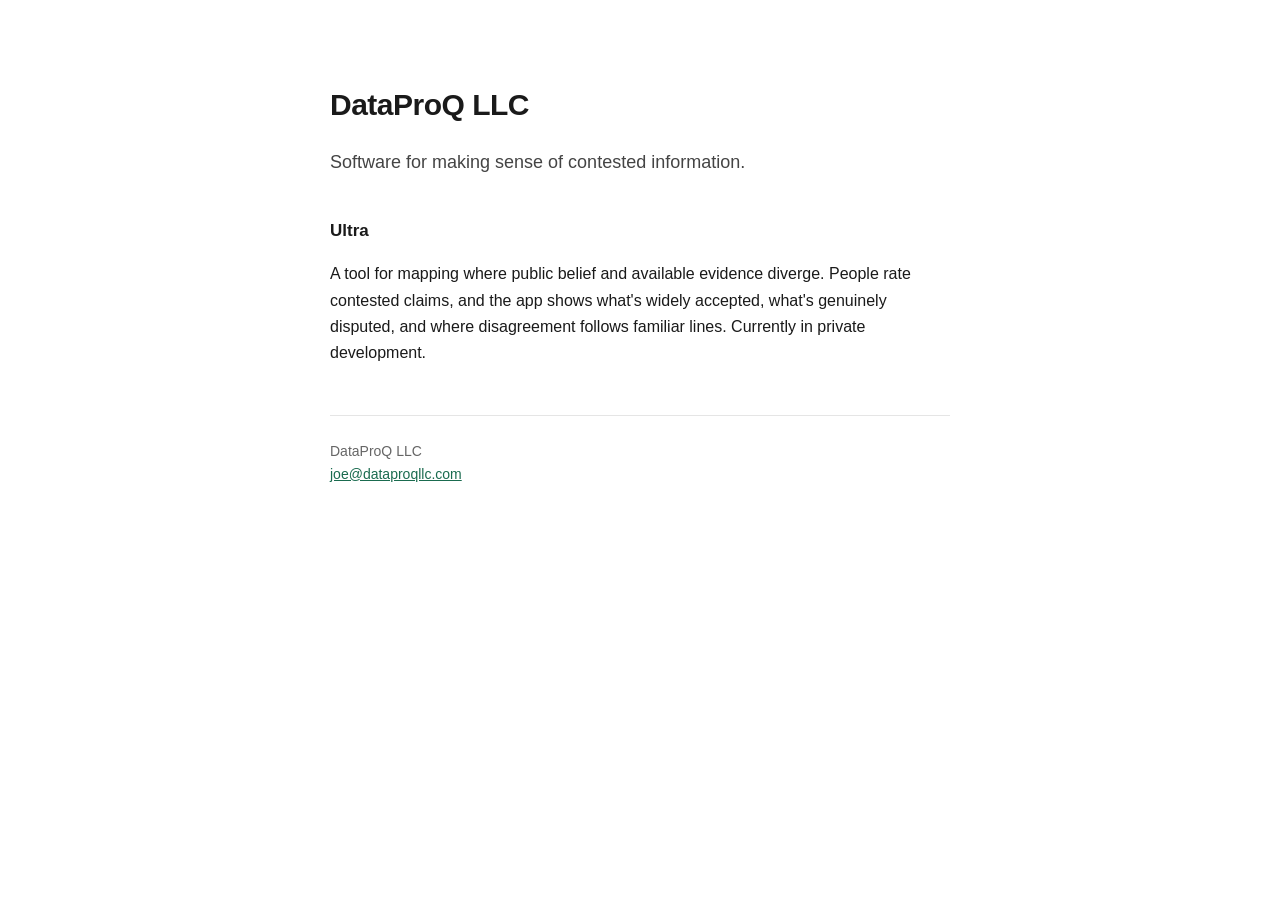
==== index.html @ 1b3e8485 "Create index.html" ====
<!DOCTYPE html>
<html lang="en">
<head>
  <meta charset="utf-8">
  <meta name="viewport" content="width=device-width, initial-scale=1">
  <title>DataProQ LLC</title>
  <style>
    body {
      font-family: -apple-system, BlinkMacSystemFont, "Segoe UI", sans-serif;
      max-width: 620px; margin: 0 auto; padding: 80px 24px;
      line-height: 1.65; color: #1a1a1a; background: #fff;
    }
    h1 { font-size: 30px; margin: 0 0 6px; letter-spacing: -0.5px; }
    h2 { font-size: 17px; margin: 40px 0 8px; }
    .lede { font-size: 18px; color: #444; }
    .muted { color: #666; font-size: 14px; }
    hr { border: 0; border-top: 1px solid #e5e5e5; margin: 48px 0 24px; }
    a { color: #1a6b4f; }
  </style>
</head>
<body>
  <h1>DataProQ LLC</h1>
  <p class="lede">Software for making sense of contested information.</p>

  <h2>Ultra</h2>
  <p>
    A tool for mapping where public belief and available evidence diverge.
    People rate contested claims, and the app shows what's widely accepted,
    what's genuinely disputed, and where disagreement follows familiar lines.
    Currently in private development.
  </p>

  <hr>
  <p class="muted">
    DataProQ LLC<br>
    <a href="mailto:joe@dataproqllc.com">joe@dataproqllc.com</a>
  </p>
</body>
</html>
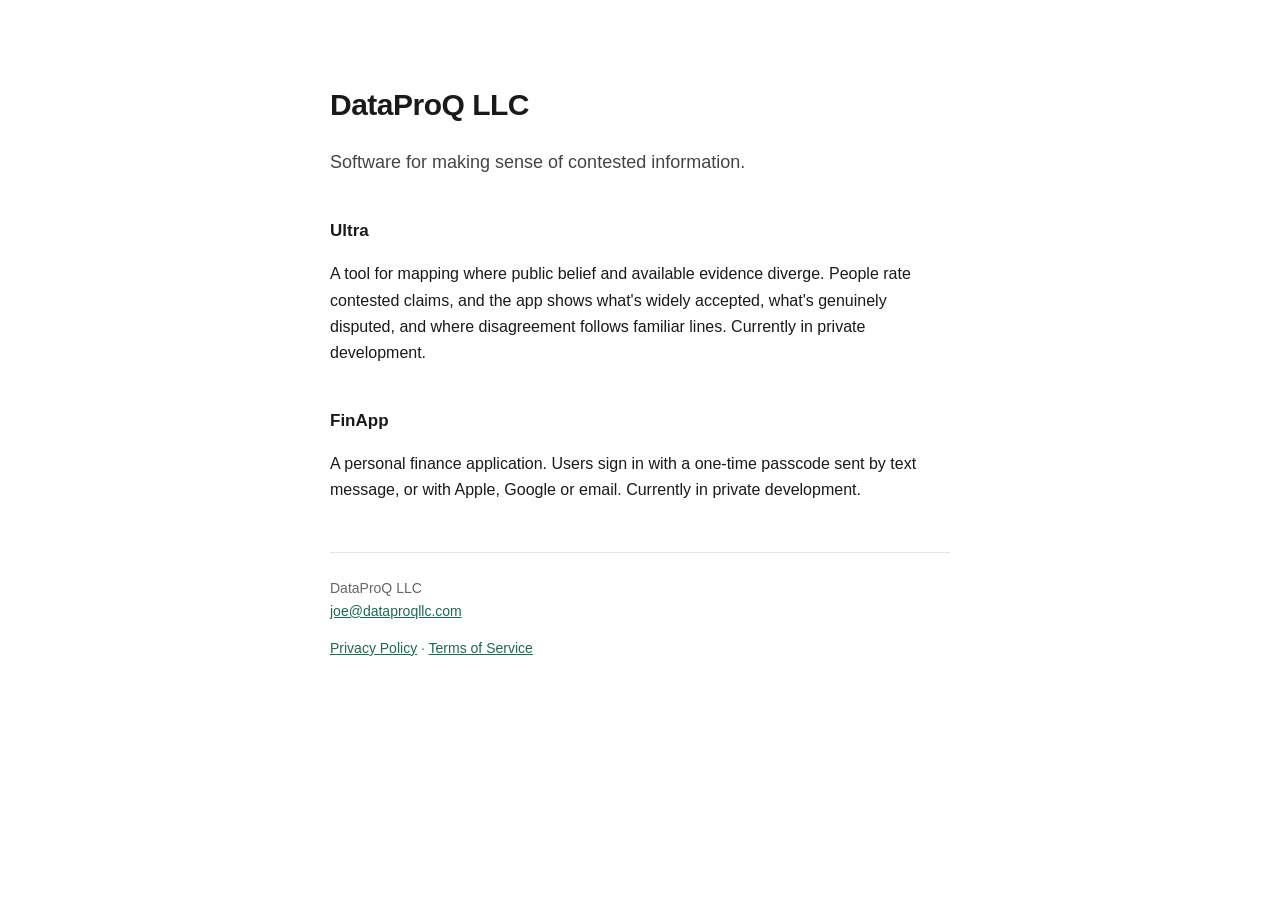
==== commit c7bad7b7: "add privacy and terms pages" ====
--- a/index.html
+++ b/index.html
@@ -30,10 +30,21 @@
     Currently in private development.
   </p>
 
+  <h2>FinApp</h2>
+  <p>
+    A personal finance application. Users sign in with a one-time passcode sent
+    by text message, or with Apple, Google or email. Currently in private
+    development.
+  </p>
+
   <hr>
   <p class="muted">
     DataProQ LLC<br>
     <a href="mailto:joe@dataproqllc.com">joe@dataproqllc.com</a>
   </p>
+  <p class="muted">
+    <a href="/privacy.html">Privacy Policy</a> &middot;
+    <a href="/terms.html">Terms of Service</a>
+  </p>
 </body>
-</html>
+</html>
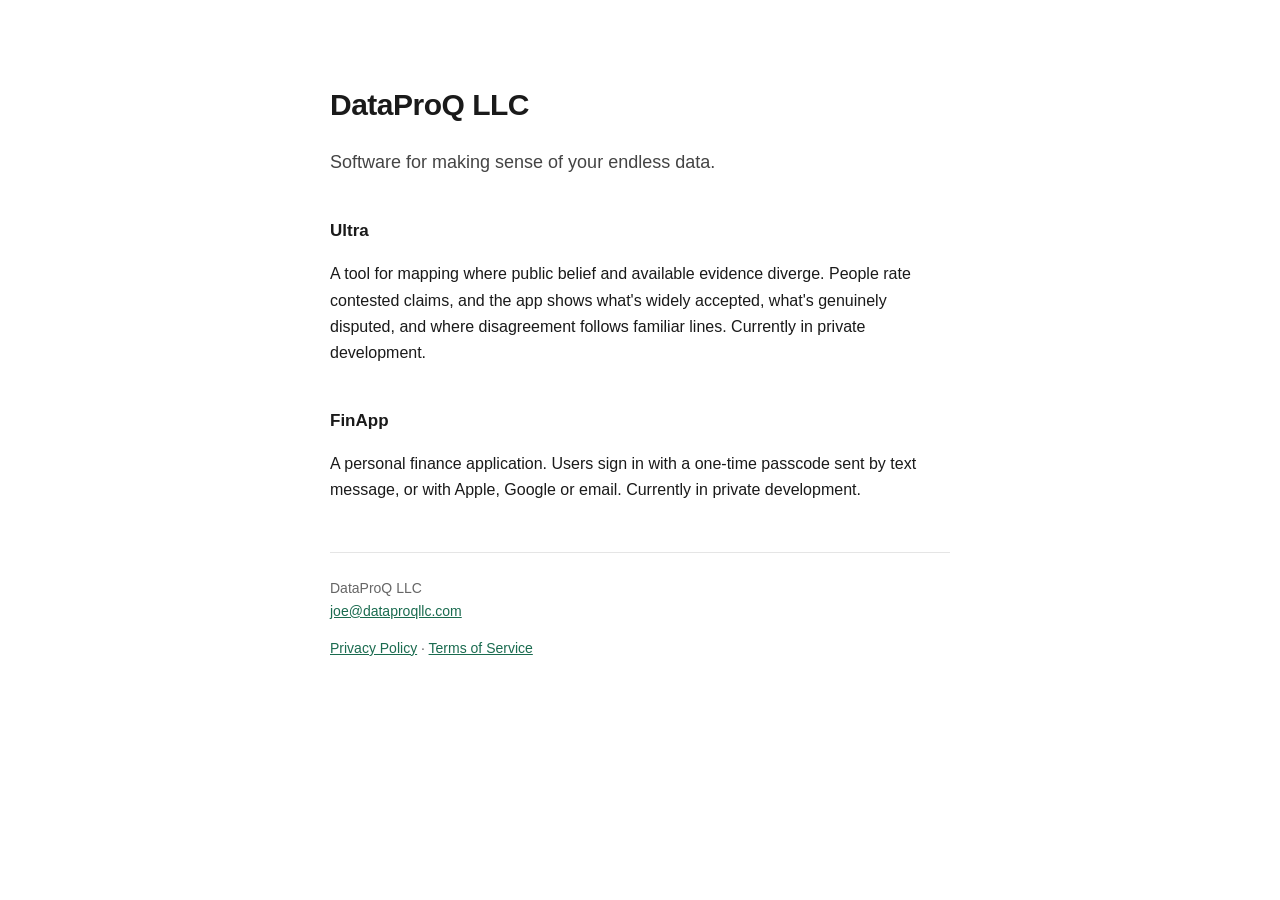
==== commit 1af6a192: "edit" ====
--- a/index.html
+++ b/index.html
@@ -20,7 +20,7 @@
 </head>
 <body>
   <h1>DataProQ LLC</h1>
-  <p class="lede">Software for making sense of contested information.</p>
+  <p class="lede">Software for making sense of your endless data.</p>
 
   <h2>Ultra</h2>
   <p>
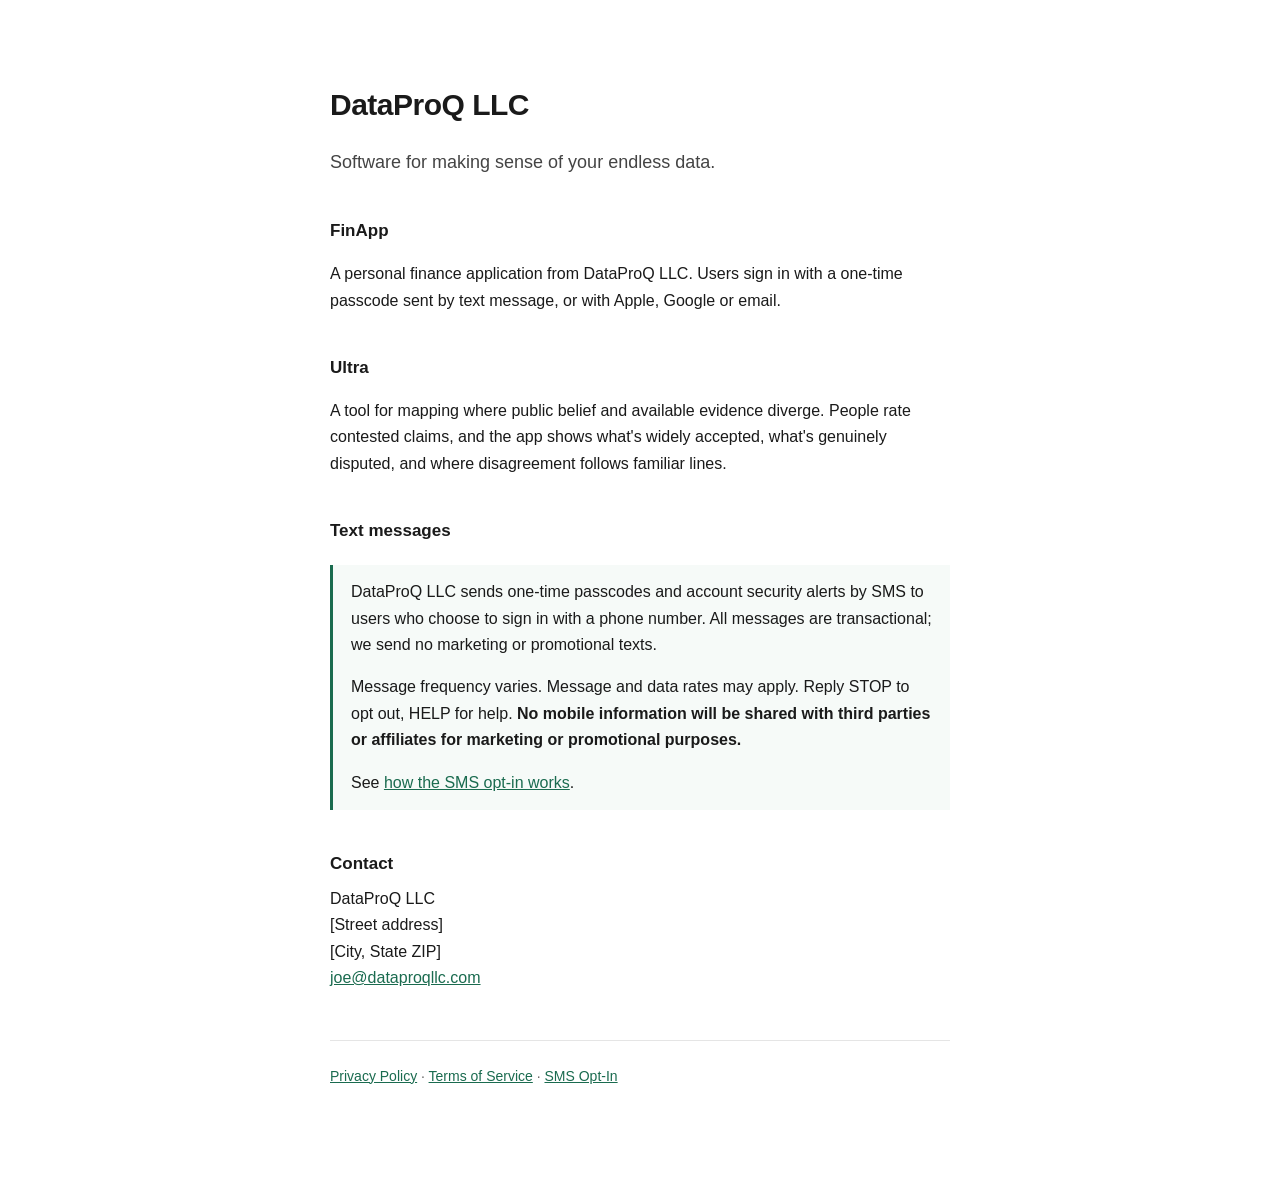
==== commit 676bb5ae: "mod opt in" ====
--- a/index.html
+++ b/index.html
@@ -16,35 +16,67 @@
     .muted { color: #666; font-size: 14px; }
     hr { border: 0; border-top: 1px solid #e5e5e5; margin: 48px 0 24px; }
     a { color: #1a6b4f; }
+    ul { padding-left: 20px; }
+    li { margin: 4px 0; }
+    .sms {
+      border-left: 3px solid #1a6b4f; background: #f6faf8;
+      padding: 14px 18px; margin: 20px 0;
+    }
+    .sms p:first-child { margin-top: 0; }
+    .sms p:last-child { margin-bottom: 0; }
+    address { font-style: normal; }
   </style>
 </head>
 <body>
+
   <h1>DataProQ LLC</h1>
   <p class="lede">Software for making sense of your endless data.</p>
+
+  <h2>FinApp</h2>
+  <p>
+    A personal finance application from DataProQ LLC. Users sign in with a
+    one-time passcode sent by text message, or with Apple, Google or email.
+  </p>
 
   <h2>Ultra</h2>
   <p>
     A tool for mapping where public belief and available evidence diverge.
     People rate contested claims, and the app shows what's widely accepted,
     what's genuinely disputed, and where disagreement follows familiar lines.
-    Currently in private development.
   </p>
 
-  <h2>FinApp</h2>
-  <p>
-    A personal finance application. Users sign in with a one-time passcode sent
-    by text message, or with Apple, Google or email. Currently in private
-    development.
-  </p>
+  <h2>Text messages</h2>
+
+  <div class="sms">
+    <p>
+      DataProQ LLC sends one-time passcodes and account security alerts by SMS
+      to users who choose to sign in with a phone number. All messages are
+      transactional; we send no marketing or promotional texts.
+    </p>
+    <p>
+      Message frequency varies. Message and data rates may apply. Reply STOP to
+      opt out, HELP for help. <strong>No mobile information will be shared with
+      third parties or affiliates for marketing or promotional purposes.</strong>
+    </p>
+    <p>
+      See <a href="/sms-opt-in.html">how the SMS opt-in works</a>.
+    </p>
+  </div>
+
+  <h2>Contact</h2>
+  <address>
+    DataProQ LLC<br>
+    <!-- Replace with your registered business address -->
+    [Street address]<br>
+    [City, State ZIP]<br>
+    <a href="mailto:joe@dataproqllc.com">joe@dataproqllc.com</a>
+  </address>
 
   <hr>
   <p class="muted">
-    DataProQ LLC<br>
-    <a href="mailto:joe@dataproqllc.com">joe@dataproqllc.com</a>
-  </p>
-  <p class="muted">
     <a href="/privacy.html">Privacy Policy</a> &middot;
-    <a href="/terms.html">Terms of Service</a>
+    <a href="/terms.html">Terms of Service</a> &middot;
+    <a href="/sms-opt-in.html">SMS Opt-In</a>
   </p>
 </body>
 </html>
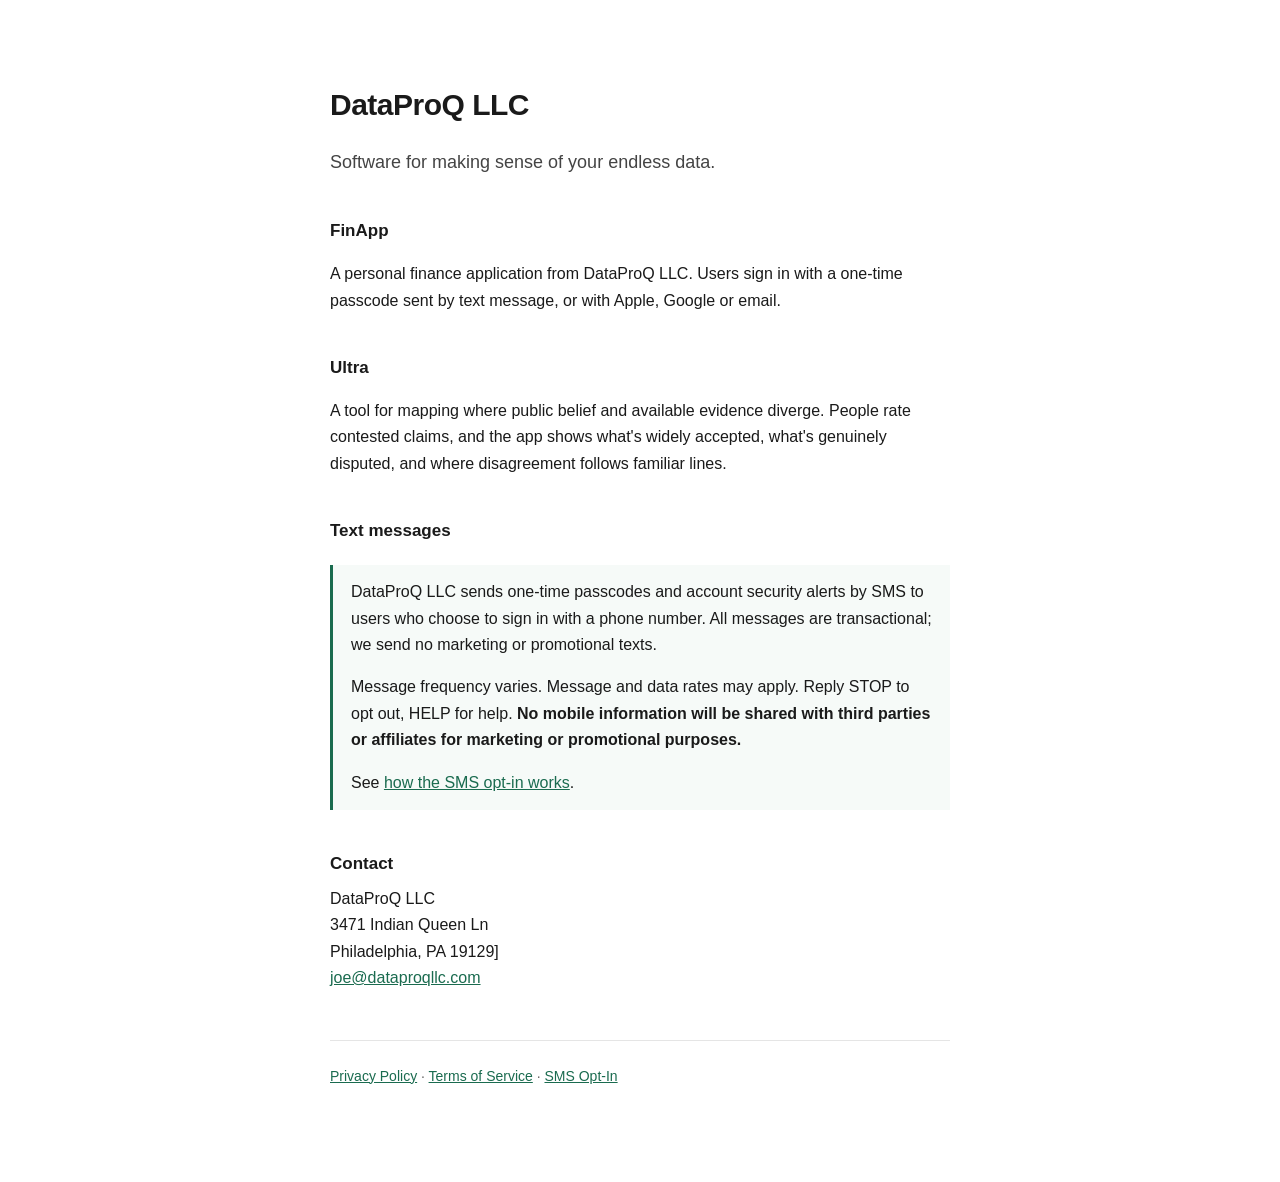
==== commit fc1ccff9: "add address" ====
--- a/index.html
+++ b/index.html
@@ -67,8 +67,8 @@
   <address>
     DataProQ LLC<br>
     <!-- Replace with your registered business address -->
-    [Street address]<br>
-    [City, State ZIP]<br>
+    3471 Indian Queen Ln<br>
+    Philadelphia, PA 19129]<br>
     <a href="mailto:joe@dataproqllc.com">joe@dataproqllc.com</a>
   </address>
 
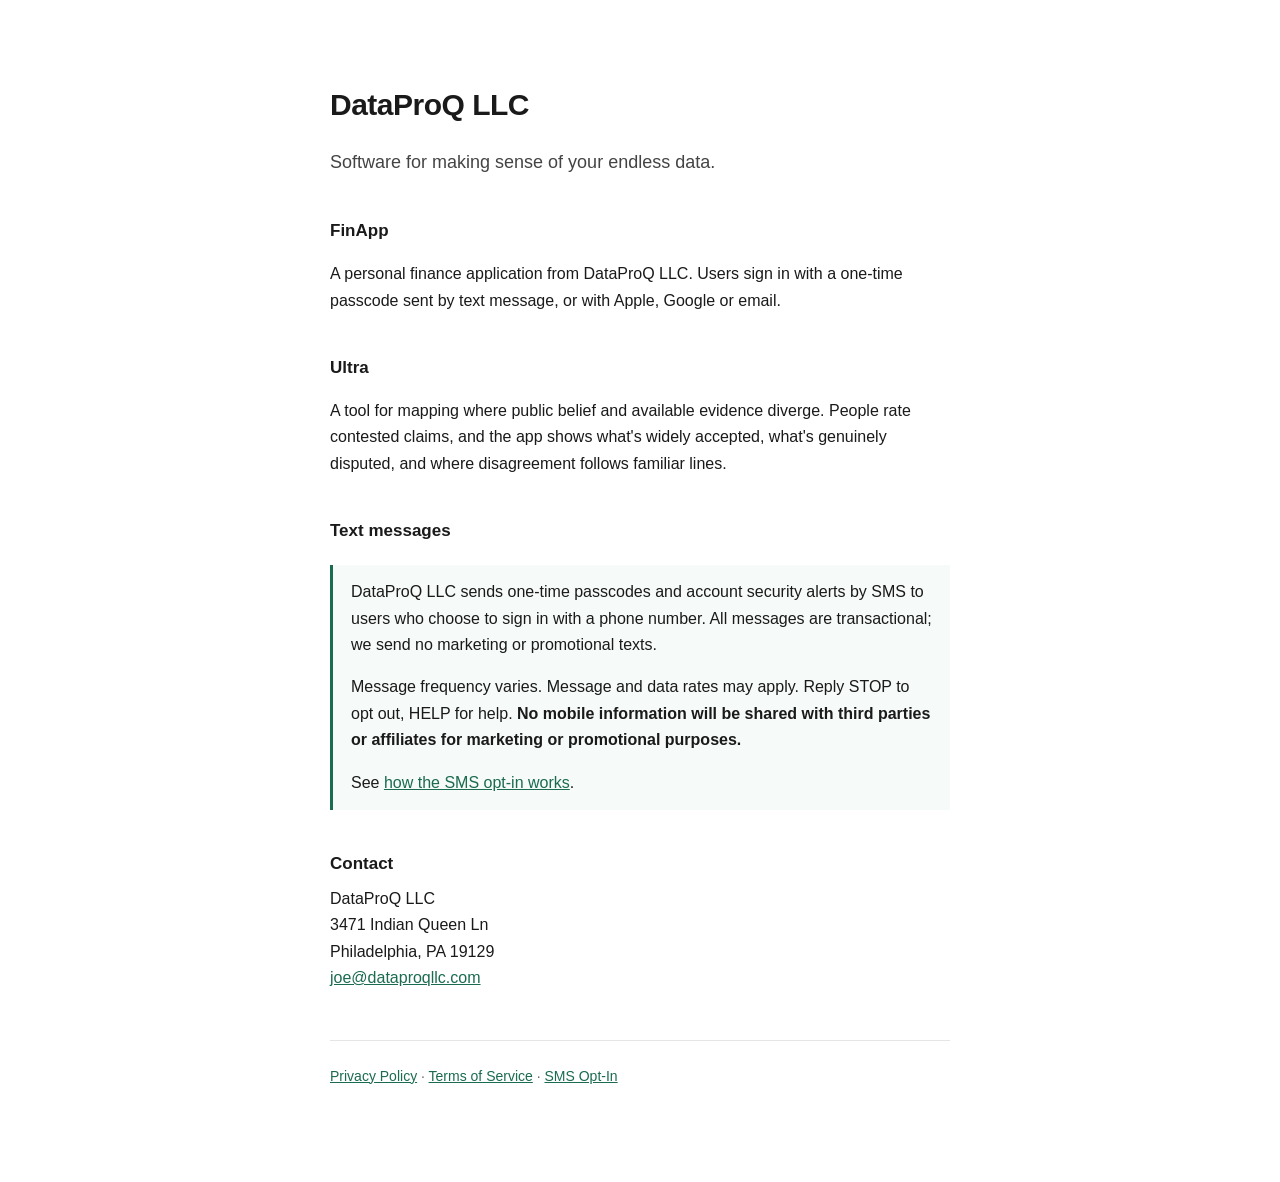
==== commit 4f23e158: "fix addr" ====
--- a/index.html
+++ b/index.html
@@ -68,7 +68,7 @@
     DataProQ LLC<br>
     <!-- Replace with your registered business address -->
     3471 Indian Queen Ln<br>
-    Philadelphia, PA 19129]<br>
+    Philadelphia, PA 19129<br>
     <a href="mailto:joe@dataproqllc.com">joe@dataproqllc.com</a>
   </address>
 
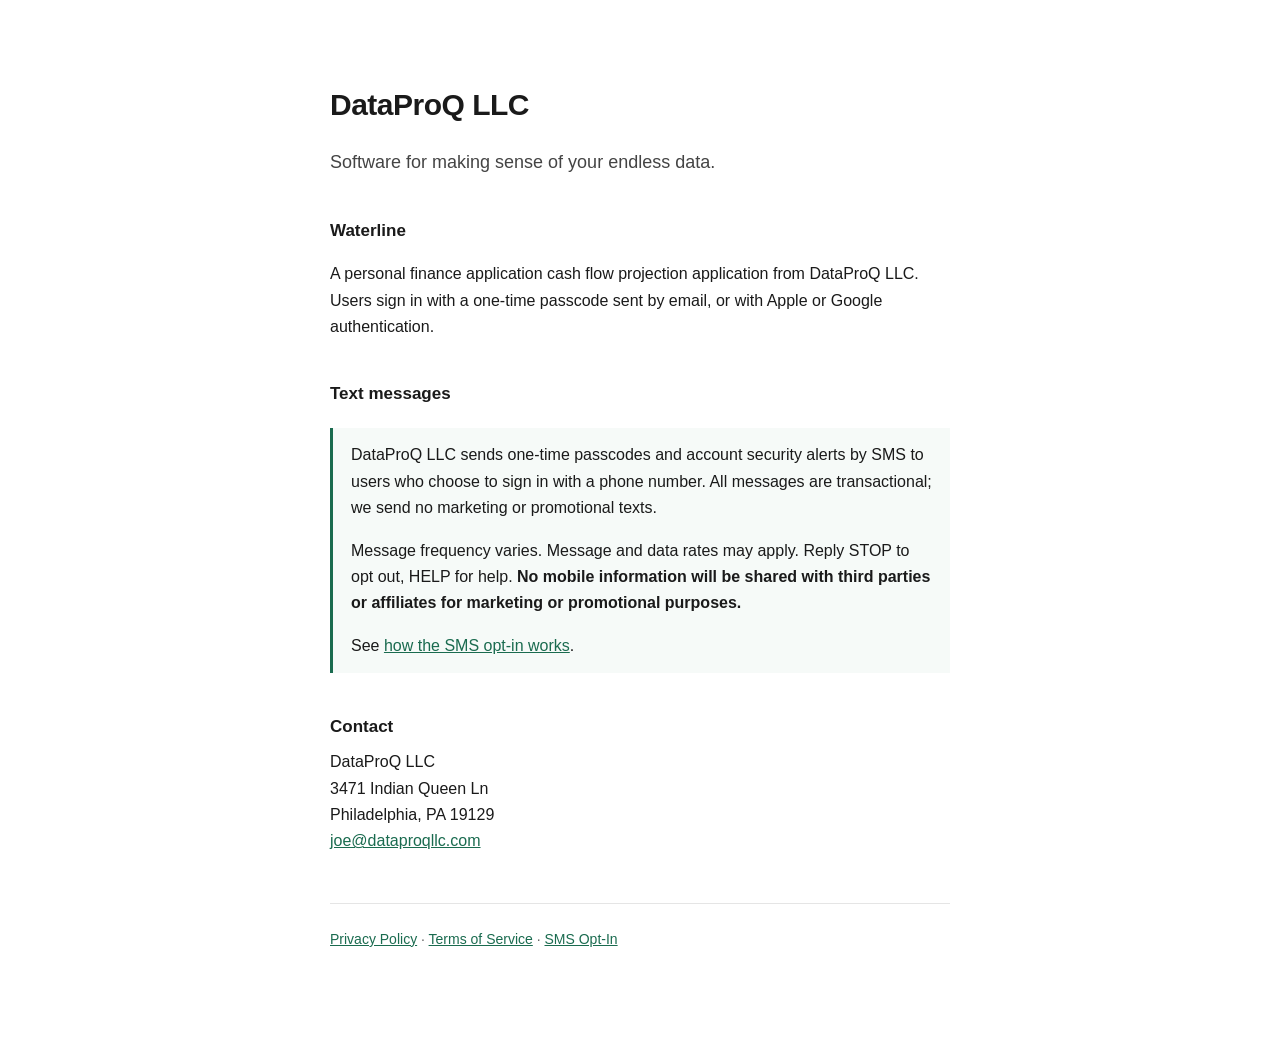
==== commit 24291c0a: "Update index.html" ====
--- a/index.html
+++ b/index.html
@@ -32,17 +32,10 @@
   <h1>DataProQ LLC</h1>
   <p class="lede">Software for making sense of your endless data.</p>
 
-  <h2>FinApp</h2>
+  <h2>Waterline</h2>
   <p>
-    A personal finance application from DataProQ LLC. Users sign in with a
-    one-time passcode sent by text message, or with Apple, Google or email.
-  </p>
-
-  <h2>Ultra</h2>
-  <p>
-    A tool for mapping where public belief and available evidence diverge.
-    People rate contested claims, and the app shows what's widely accepted,
-    what's genuinely disputed, and where disagreement follows familiar lines.
+    A personal finance application cash flow projection application from DataProQ LLC. Users sign in with a
+    one-time passcode sent by email, or with Apple or Google authentication.
   </p>
 
   <h2>Text messages</h2>
@@ -79,4 +72,4 @@
     <a href="/sms-opt-in.html">SMS Opt-In</a>
   </p>
 </body>
-</html>+</html>
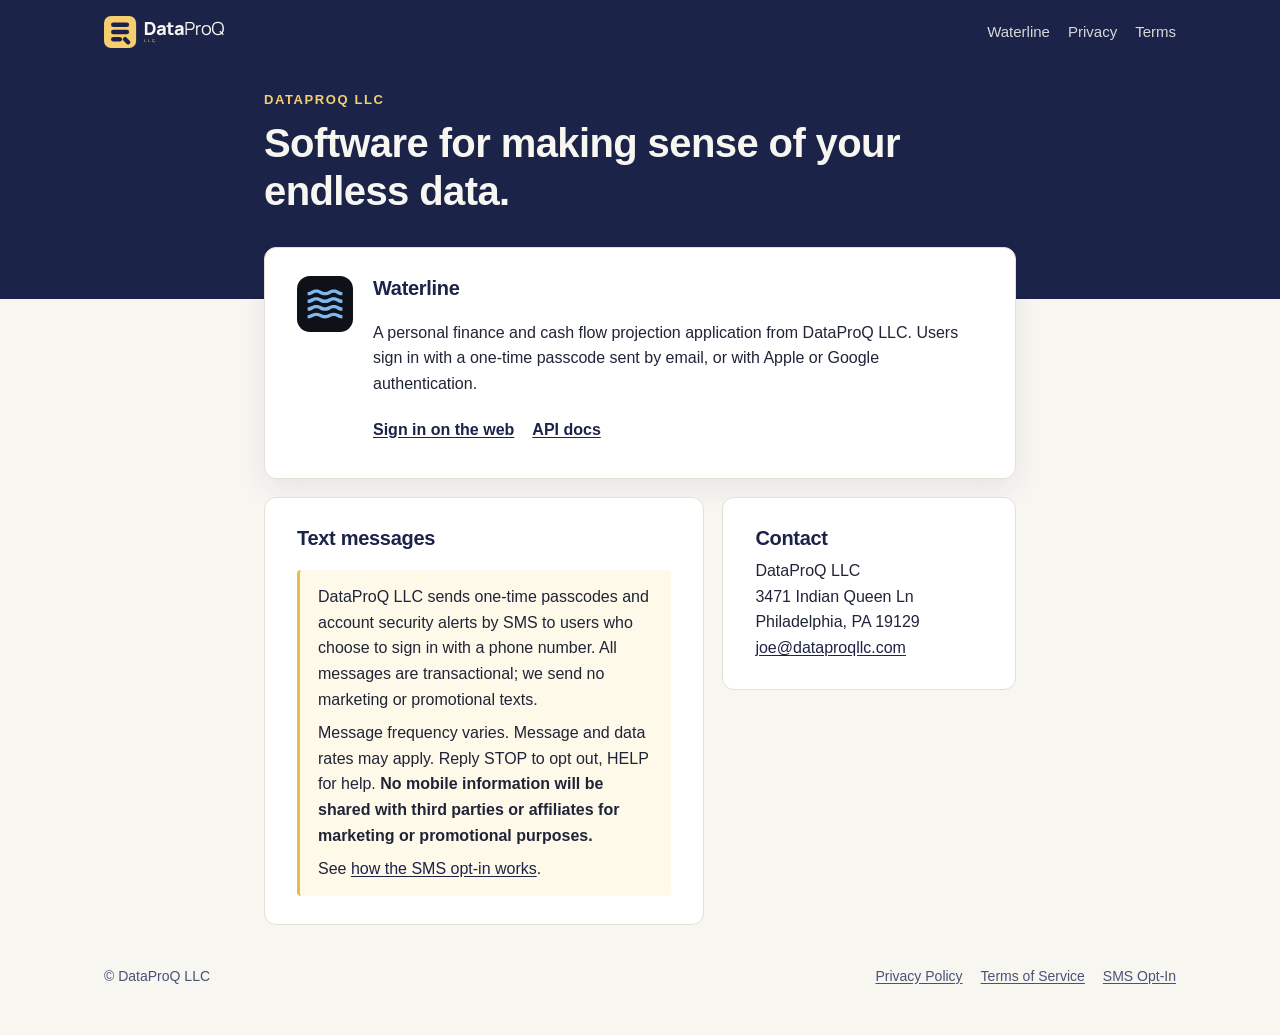
==== commit 2cbb23c5: "Brand the whole site: navy header, paper pages, shared footer" ====
--- a/index.html
+++ b/index.html
@@ -3,73 +3,91 @@
 <head>
   <meta charset="utf-8">
   <meta name="viewport" content="width=device-width, initial-scale=1">
+  <meta http-equiv="Content-Security-Policy" content="default-src 'none'; style-src 'self'; img-src 'self'; base-uri 'none'; form-action 'none'">
   <title>DataProQ LLC</title>
-  <style>
-    body {
-      font-family: -apple-system, BlinkMacSystemFont, "Segoe UI", sans-serif;
-      max-width: 620px; margin: 0 auto; padding: 80px 24px;
-      line-height: 1.65; color: #1a1a1a; background: #fff;
-    }
-    h1 { font-size: 30px; margin: 0 0 6px; letter-spacing: -0.5px; }
-    h2 { font-size: 17px; margin: 40px 0 8px; }
-    .lede { font-size: 18px; color: #444; }
-    .muted { color: #666; font-size: 14px; }
-    hr { border: 0; border-top: 1px solid #e5e5e5; margin: 48px 0 24px; }
-    a { color: #1a6b4f; }
-    ul { padding-left: 20px; }
-    li { margin: 4px 0; }
-    .sms {
-      border-left: 3px solid #1a6b4f; background: #f6faf8;
-      padding: 14px 18px; margin: 20px 0;
-    }
-    .sms p:first-child { margin-top: 0; }
-    .sms p:last-child { margin-bottom: 0; }
-    address { font-style: normal; }
-  </style>
+  <meta name="description" content="DataProQ LLC: software for making sense of your endless data. Makers of Waterline.">
+  <meta name="theme-color" content="#1B2349">
+  <link rel="icon" href="/favicon.ico" sizes="32x32">
+  <link rel="icon" href="/img/brand/dataproq-icon-gold.svg" type="image/svg+xml">
+  <link rel="apple-touch-icon" href="/apple-touch-icon.png">
+  <link rel="stylesheet" href="/css/brand.css">
+  <link rel="stylesheet" href="/css/site.css">
 </head>
 <body>
+  <a class="skip" href="#main">Skip to the text</a>
+  <header class="site-header">
+    <div class="bar">
+      <a class="brand" href="/" aria-label="DataProQ LLC home" aria-current="page">
+        <picture>
+          <source media="(max-width: 560px)" srcset="/img/brand/dataproq-icon-gold.svg">
+          <img src="/img/brand/dataproq-logo-for-dark-bg.svg" alt="DataProQ LLC" width="122" height="32">
+        </picture>
+      </a>
+      <nav class="site-nav" aria-label="DataProQ">
+        <a href="/waterline/">Waterline</a>
+        <a href="/privacy.html">Privacy</a>
+        <a href="/terms.html">Terms</a>
+      </nav>
+    </div>
+    <div class="page-head home-head">
+      <p class="kicker">DataProQ LLC</p>
+      <h1>Software for making sense of your endless data.</h1>
+    </div>
+  </header>
 
-  <h1>DataProQ LLC</h1>
-  <p class="lede">Software for making sense of your endless data.</p>
+  <main id="main" class="sheet home">
+    <section class="card product-card" aria-labelledby="waterline-title">
+      <img class="icon" src="/img/brand/waterline-icon.svg" alt="" width="56" height="56">
+      <h2 id="waterline-title">Waterline</h2>
+      <p>
+        A personal finance and cash flow projection application from DataProQ LLC. Users sign in with a
+        one-time passcode sent by email, or with Apple or Google authentication.
+      </p>
+      <p class="links">
+        <a href="/waterline/">Sign in on the web</a>
+        <a href="/waterline/api/">API docs</a>
+      </p>
+    </section>
 
-  <h2>Waterline</h2>
-  <p>
-    A personal finance application cash flow projection application from DataProQ LLC. Users sign in with a
-    one-time passcode sent by email, or with Apple or Google authentication.
-  </p>
+    <div class="pair">
+      <section class="card" aria-labelledby="sms-title">
+        <h2 id="sms-title">Text messages</h2>
+        <div class="sms">
+          <p>
+            DataProQ LLC sends one-time passcodes and account security alerts by SMS
+            to users who choose to sign in with a phone number. All messages are
+            transactional; we send no marketing or promotional texts.
+          </p>
+          <p>
+            Message frequency varies. Message and data rates may apply. Reply STOP to
+            opt out, HELP for help. <strong>No mobile information will be shared with
+            third parties or affiliates for marketing or promotional purposes.</strong>
+          </p>
+          <p>
+            See <a href="/sms-opt-in.html">how the SMS opt-in works</a>.
+          </p>
+        </div>
+      </section>
 
-  <h2>Text messages</h2>
+      <section class="card" aria-labelledby="contact-title">
+        <h2 id="contact-title">Contact</h2>
+        <address>
+          DataProQ LLC<br>
+          <!-- Replace with your registered business address -->
+          3471 Indian Queen Ln<br>
+          Philadelphia, PA 19129<br>
+          <a href="mailto:joe@dataproqllc.com">joe@dataproqllc.com</a>
+        </address>
+      </section>
+    </div>
+  </main>
 
-  <div class="sms">
-    <p>
-      DataProQ LLC sends one-time passcodes and account security alerts by SMS
-      to users who choose to sign in with a phone number. All messages are
-      transactional; we send no marketing or promotional texts.
-    </p>
-    <p>
-      Message frequency varies. Message and data rates may apply. Reply STOP to
-      opt out, HELP for help. <strong>No mobile information will be shared with
-      third parties or affiliates for marketing or promotional purposes.</strong>
-    </p>
-    <p>
-      See <a href="/sms-opt-in.html">how the SMS opt-in works</a>.
-    </p>
-  </div>
-
-  <h2>Contact</h2>
-  <address>
-    DataProQ LLC<br>
-    <!-- Replace with your registered business address -->
-    3471 Indian Queen Ln<br>
-    Philadelphia, PA 19129<br>
-    <a href="mailto:joe@dataproqllc.com">joe@dataproqllc.com</a>
-  </address>
-
-  <hr>
-  <p class="muted">
-    <a href="/privacy.html">Privacy Policy</a> &middot;
-    <a href="/terms.html">Terms of Service</a> &middot;
+  <footer class="site-footer">
+    <span>&copy; DataProQ LLC</span>
+    <span class="spacer"></span>
+    <a href="/privacy.html">Privacy Policy</a>
+    <a href="/terms.html">Terms of Service</a>
     <a href="/sms-opt-in.html">SMS Opt-In</a>
-  </p>
+  </footer>
 </body>
 </html>
--- a/css/brand.css
+++ b/css/brand.css
@@ -0,0 +1,142 @@
+/* DataProQ brand: colors, type, and the header and footer every page shares.
+   Navy and gold from the logo; off-white "paper" for pages. Products (like
+   Waterline) keep their own accent next to the DataProQ mark. */
+
+:root {
+  --navy: #1B2349;
+  --navy-raised: #262F5C;
+  --gold: #F6CE6E;
+  --gold-deep: #E9B949;
+  --paper: #F8F6F1;
+  --card: #FFFFFF;
+  --ink: #1F2437;
+  --slate: #4A5275;
+  --line: #E4E0D6;
+  --water: #7FB8F0;          /* Waterline's waves */
+  --ok: #1A6B4F;
+  --warn: #9A5B05;
+  --danger: #B42318;
+
+  --font: -apple-system, BlinkMacSystemFont, "Segoe UI", Roboto, "Helvetica Neue", Arial, sans-serif;
+  --mono: ui-monospace, SFMono-Regular, Menlo, Consolas, "Liberation Mono", monospace;
+  --radius: 12px;
+  --gutter: 24px;
+}
+
+*, *::before, *::after { box-sizing: border-box; }
+
+html { -webkit-text-size-adjust: 100%; }
+
+body {
+  margin: 0;
+  font-family: var(--font);
+  font-size: 16px;
+  line-height: 1.6;
+  color: var(--ink);
+  background: var(--paper);
+}
+
+h1, h2, h3 { color: var(--navy); line-height: 1.2; letter-spacing: -0.3px; }
+a { color: var(--navy); text-underline-offset: 2px; }
+a:hover { color: var(--navy-raised); }
+code, pre, kbd { font-family: var(--mono); font-size: 0.92em; }
+[hidden] { display: none !important; }
+
+:focus-visible { outline: 3px solid var(--gold); outline-offset: 2px; border-radius: 4px; }
+
+.skip {
+  position: absolute; left: -9999px; top: 8px;
+  background: var(--gold); color: var(--navy); padding: 8px 12px; border-radius: 8px; z-index: 10;
+}
+.skip:focus { left: 8px; }
+
+/* ---- Header ------------------------------------------------------------ */
+
+.site-header { background: var(--navy); color: var(--paper); }
+.site-header .bar {
+  max-width: 1120px; margin: 0 auto; padding: 14px var(--gutter);
+  display: flex; align-items: center; gap: 16px; min-height: 64px;
+}
+.brand { display: flex; align-items: center; flex: none; }
+.brand img { display: block; height: 32px; width: auto; }
+.product {
+  display: flex; align-items: center; gap: 8px; min-width: 0;
+  padding-left: 16px; border-left: 1px solid rgba(248, 246, 241, 0.22);
+  color: var(--paper); text-decoration: none; font-weight: 600; font-size: 16px;
+  white-space: nowrap;
+}
+.product:hover { color: var(--paper); }
+.product img { height: 22px; width: 22px; flex: none; }
+.site-nav { margin-left: auto; display: flex; align-items: center; gap: 18px; }
+.site-nav a {
+  color: rgba(248, 246, 241, 0.86); text-decoration: none; font-size: 15px; font-weight: 500;
+}
+.site-nav a:hover, .site-nav a[aria-current="page"] { color: var(--gold); }
+
+@media (max-width: 560px) {
+  :root { --gutter: 16px; }
+  .brand img { height: 30px; }
+  .product { padding-left: 12px; font-size: 15px; }
+  .site-nav { gap: 14px; }
+}
+
+/* ---- Footer ------------------------------------------------------------ */
+
+.site-footer {
+  max-width: 1120px; margin: 0 auto; padding: 40px var(--gutter) 48px;
+  color: var(--slate); font-size: 14px;
+  display: flex; flex-wrap: wrap; gap: 8px 18px; align-items: center;
+}
+.site-footer a { color: var(--slate); }
+.site-footer .spacer { flex: 1; }
+/* On a phone: the name, then the links together on the line below. */
+@media (max-width: 560px) {
+  .site-footer { row-gap: 4px; }
+  .site-footer .spacer { flex-basis: 100%; }
+}
+
+/* ---- Pieces ------------------------------------------------------------ */
+
+.kicker {
+  color: var(--gold); font-size: 13px; font-weight: 700; letter-spacing: 1.6px;
+  text-transform: uppercase; margin: 0 0 10px;
+}
+.muted { color: var(--slate); font-size: 14px; }
+
+.card {
+  background: var(--card); border: 1px solid var(--line); border-radius: var(--radius);
+  padding: 24px;
+}
+
+.button {
+  display: inline-flex; align-items: center; justify-content: center; gap: 10px;
+  font: inherit; font-size: 15px; font-weight: 600; line-height: 1.2; cursor: pointer;
+  padding: 12px 18px; min-height: 46px; border-radius: 10px; text-decoration: none;
+  border: 1px solid var(--navy); background: var(--navy); color: var(--paper);
+}
+.button:hover { background: var(--navy-raised); color: var(--paper); }
+.button.gold { background: var(--gold); border-color: var(--gold); color: var(--navy); }
+.button.gold:hover { background: var(--gold-deep); border-color: var(--gold-deep); }
+.button.plain { background: var(--card); border-color: var(--line); color: var(--ink); }
+.button.plain:hover { border-color: var(--slate); }
+.button:disabled { opacity: 0.55; cursor: default; }
+.button.wide { width: 100%; }
+
+.linkish {
+  background: none; border: 0; padding: 0; font: inherit; font-size: 14px;
+  color: var(--navy); text-decoration: underline; text-underline-offset: 2px; cursor: pointer;
+}
+
+label { display: block; font-size: 14px; font-weight: 600; margin: 16px 0 6px; color: var(--ink); }
+input[type="email"], input[type="password"], input[type="text"], input[type="tel"] {
+  width: 100%; font: inherit; font-size: 16px; color: var(--ink);
+  padding: 11px 12px; border: 1px solid #CFCAC0; border-radius: 10px; background: var(--card);
+}
+input:focus { outline: 3px solid var(--gold); outline-offset: 0; border-color: var(--navy); }
+
+.note, .warn, .error {
+  border-left: 3px solid; border-radius: 4px; padding: 12px 14px; margin: 16px 0; font-size: 14px;
+}
+.note { border-color: var(--navy); background: #EEF0F7; color: var(--navy); }
+.warn { border-color: var(--warn); background: #FFF7E6; color: #5C3A06; }
+.error { border-color: var(--danger); background: #FEF3F2; color: #7A271A; }
--- a/css/site.css
+++ b/css/site.css
@@ -0,0 +1,91 @@
+/* The DataProQ pages that are mostly words (home, privacy, terms, SMS
+   opt-in): brand.css's navy header with a title band, then the text on a
+   white sheet over the paper page. */
+
+.page-head { max-width: 800px; margin: 0 auto; padding: 26px var(--gutter) 76px; }
+.page-head h1 { color: var(--paper); font-size: 34px; margin: 0; letter-spacing: -0.6px; }
+.page-head .updated { margin: 6px 0 0; color: rgba(248, 246, 241, 0.78); font-size: 14px; }
+.page-head .lede { margin: 8px 0 0; color: rgba(248, 246, 241, 0.86); font-size: 18px; max-width: 34em; }
+
+.sheet {
+  position: relative; max-width: 800px; margin: -52px auto 0; padding: 0 var(--gutter);
+}
+.sheet > .card { padding: 36px 40px 40px; box-shadow: 0 10px 30px rgba(27, 35, 73, 0.08); }
+
+.doc { line-height: 1.65; }
+.doc > :first-child { margin-top: 0; }
+.doc > :last-child { margin-bottom: 0; }
+.doc h2 { font-size: 19px; margin: 36px 0 8px; }
+.doc .lede { font-size: 18px; color: var(--slate); }
+.doc ul, .doc ol { padding-left: 22px; }
+.doc li { margin: 6px 0; }
+.doc ol li { margin: 10px 0; }
+address { font-style: normal; }
+
+/* The text-message promises: set apart so they can't be missed. */
+.sms {
+  border-left: 3px solid var(--gold-deep); border-radius: 4px; background: #FFF9EA;
+  padding: 14px 18px; margin: 20px 0;
+}
+.sms p:first-child { margin-top: 0; }
+.sms p:last-child, .sms ul:last-child { margin-bottom: 0; }
+
+/* The disclosure exactly as the app shows it. */
+.consent {
+  border: 1px solid var(--line); border-radius: 10px; background: var(--paper);
+  padding: 14px 18px; margin: 20px 0; font-size: 15px;
+}
+
+/* The opt-in screenshots, side by side where there's room. */
+.shots { display: grid; grid-template-columns: repeat(auto-fill, minmax(220px, 1fr)); gap: 24px; margin: 20px 0 8px; }
+.shots figure { margin: 0; }
+.shots img {
+  display: block; width: 100%; max-width: 280px; height: auto;
+  border: 1px solid var(--line); border-radius: 12px;
+}
+.shots figcaption { font-size: 14px; color: var(--slate); margin-top: 8px; }
+
+/* Home */
+.home-head { padding-bottom: 84px; }
+.home-head .kicker { margin-bottom: 8px; }
+.home-head h1 { font-size: 40px; max-width: 16em; }
+.home { display: grid; gap: 18px; }
+.home .card { padding: 28px 32px; }
+.home h2 { font-size: 20px; margin: 0 0 8px; }
+.home p { margin: 8px 0; }
+.home .sms { margin-bottom: 0; }
+.product-card { display: grid; grid-template-columns: 56px minmax(0, 1fr); gap: 4px 20px; align-items: start; }
+.product-card .icon { width: 56px; height: 56px; border-radius: 13px; grid-row: span 3; }
+.product-card .links { display: flex; flex-wrap: wrap; gap: 8px 18px; margin-top: 8px; font-weight: 600; }
+.pair { display: grid; grid-template-columns: minmax(0, 1.5fr) minmax(0, 1fr); gap: 18px; align-items: start; }
+
+/* A short page with one message (the Plaid return). */
+.notice { max-width: 520px; text-align: center; }
+.notice .card { padding: 32px 28px; }
+.notice h1 { font-size: 24px; margin: 0 0 10px; }
+.notice p { color: var(--slate); }
+
+@media (max-width: 760px) {
+  .pair { grid-template-columns: minmax(0, 1fr); }
+}
+@media (max-width: 560px) {
+  .page-head { padding-bottom: 68px; }
+  .page-head h1 { font-size: 28px; }
+  .home-head h1 { font-size: 30px; }
+  .sheet { padding: 0 var(--gutter); }
+  .sheet > .card, .home .card { padding: 22px 20px 24px; }
+  .product-card { grid-template-columns: minmax(0, 1fr); }
+  .product-card .icon { grid-row: auto; width: 48px; height: 48px; border-radius: 11px; }
+  .shots { grid-template-columns: minmax(0, 1fr); justify-items: center; }
+  .shots figure { max-width: 280px; }
+}
+
+@media print {
+  .site-header .bar, .site-footer { display: none; }
+  .site-header { background: #fff; }
+  .page-head h1 { color: var(--navy); }
+  .page-head .updated, .page-head .lede { color: var(--slate); }
+  .page-head { padding-bottom: 12px; }
+  .sheet { margin-top: 0; }
+  .sheet > .card, .home .card { border: 0; box-shadow: none; padding: 0; }
+}
